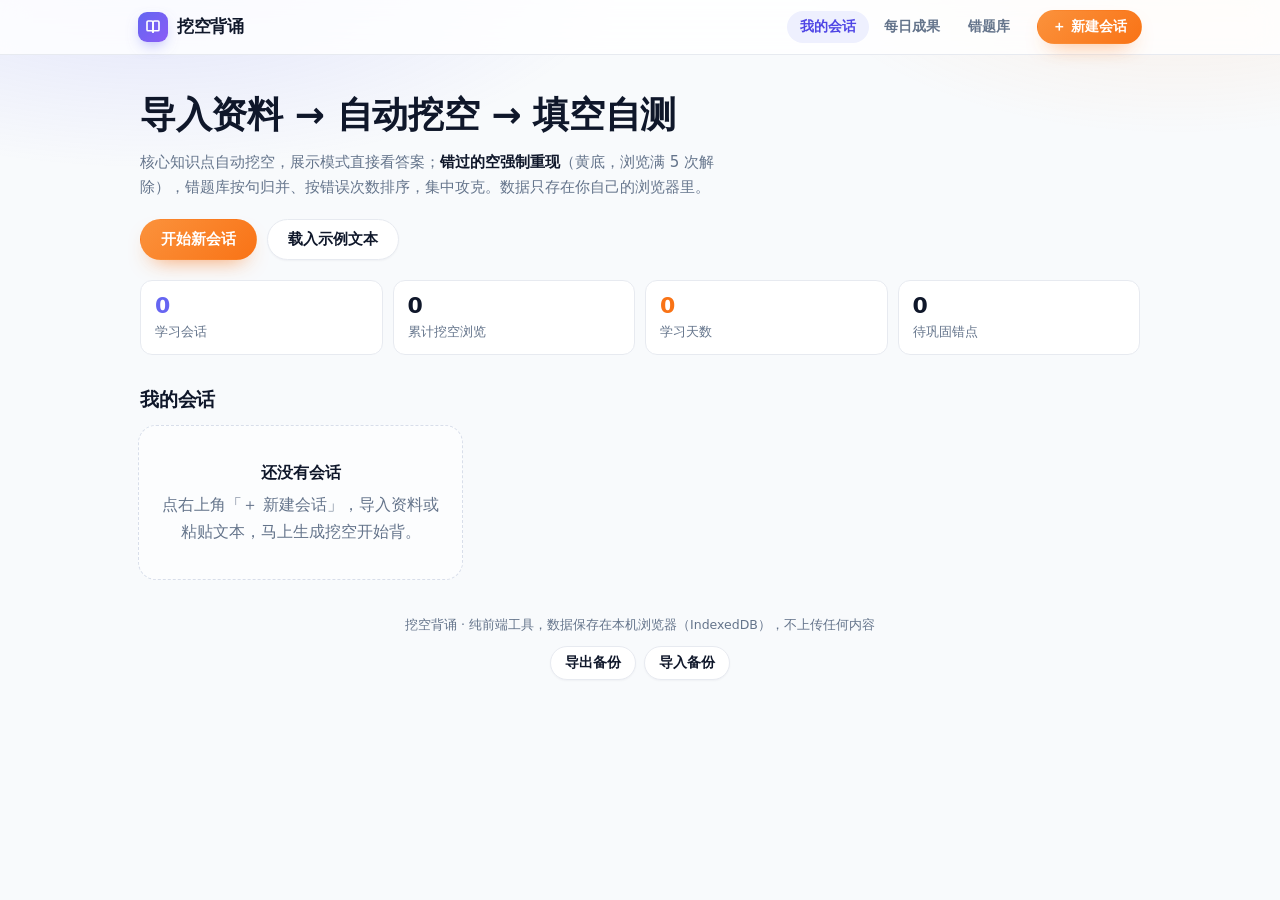
==== index.html @ 043310d4 "deploy: adjustable mobile selection handles" ====
<!DOCTYPE html>
<html lang="zh-CN">
<head>
<meta charset="UTF-8">
<meta name="viewport" content="width=device-width, initial-scale=1, viewport-fit=cover">
<meta name="theme-color" content="#6366F1">
<meta http-equiv="cache-control" content="no-cache, no-store, must-revalidate">
<meta http-equiv="pragma" content="no-cache">
<meta http-equiv="expires" content="0">
<meta name="description" content="挖空背诵工具：导入资料自动挖空，展示模式直接看答案，错题强制重现、按句归并集中攻克。纯前端，数据只存你自己的浏览器。">
<title>挖空背诵 · 导入即背，错题必挖</title>
<link rel="icon" href="data:image/svg+xml,<svg xmlns='http://www.w3.org/2000/svg' viewBox='0 0 24 24'><text y='20' font-size='20'>📖</text></svg>">
<link rel="stylesheet" href="css/app.20260904d.css">
</head>
<body>

<!-- ============ 顶部栏 ============ -->
<header class="appbar">
  <div class="appbar-in">
    <a class="brand" href="#" data-go="sessions">
      <span class="brand-mark" aria-hidden="true">
        <svg viewBox="0 0 24 24" fill="none" stroke="currentColor" stroke-width="2.2" stroke-linecap="round" stroke-linejoin="round">
          <path d="M4 5.5A1.5 1.5 0 0 1 5.5 4H10a2 2 0 0 1 2 2v13a2 2 0 0 0-2-2H5.5A1.5 1.5 0 0 1 4 15.5z"/>
          <path d="M20 5.5A1.5 1.5 0 0 0 18.5 4H14a2 2 0 0 0-2 2v13a2 2 0 0 1 2-2h4.5A1.5 1.5 0 0 0 20 15.5z"/>
        </svg>
      </span>
      <span class="brand-txt">挖空背诵</span>
    </a>

    <nav class="nav" id="navTop" aria-label="主导航">
      <button class="nav-i" data-go="sessions">我的会话</button>
      <button class="nav-i" data-go="stats">每日成果</button>
      <button class="nav-i" data-go="wrong">错题库</button>
    </nav>

    <button class="btn btn-cta btn-sm" data-go="new">＋ 新建会话</button>
  </div>
</header>

<main class="wrap" id="main">

  <!-- ============ 视图：会话列表 ============ -->
  <section class="view" id="v-sessions">
    <div class="hero">
      <h1 class="h1">导入资料 → 自动挖空 → 填空自测</h1>
      <p class="sub">核心知识点自动挖空，展示模式直接看答案；<b>错过的空强制重现</b>（黄底，浏览满 5 次解除），错题库按句归并、按错误次数排序，集中攻克。数据只存在你自己的浏览器里。</p>
      <div class="hero-act">
        <button class="btn btn-cta" data-go="new">开始新会话</button>
        <button class="btn btn-ghost" id="btnDemo">载入示例文本</button>
      </div>
      <div class="kpis" id="heroKpis"></div>
    </div>

    <div class="sec-head">
      <h2 class="h2">我的会话</h2>
      <span class="muted sm" id="sessCount"></span>
    </div>
    <div id="sessList" class="grid"></div>
  </section>

  <!-- ============ 视图：新建会话 ============ -->
  <section class="view" id="v-new" hidden>
    <div class="sec-head">
      <h2 class="h2">新建会话</h2>
      <button class="btn btn-ghost btn-sm" data-go="sessions">返回</button>
    </div>

    <div class="card">
      <label class="lb" for="newTitle">会话名称</label>
      <input class="in" id="newTitle" placeholder="例如：教育学第三章 / 考研政治马原">

      <label class="lb" for="drop">导入文件（.docx / .pdf / .txt）</label>
      <div class="drop" id="drop" tabindex="0" role="button" aria-label="选择或拖入文件">
        <div class="drop-ico" aria-hidden="true">
          <svg viewBox="0 0 24 24" fill="none" stroke="currentColor" stroke-width="1.8" stroke-linecap="round" stroke-linejoin="round">
            <path d="M12 16V4"/><path d="m7 9 5-5 5 5"/><path d="M4 16v2a2 2 0 0 0 2 2h12a2 2 0 0 0 2-2v-2"/>
          </svg>
        </div>
        <div><b>点击选择</b> 或把文件拖到这里</div>
        <div class="muted sm">支持 Word(.docx)、PDF(.pdf)、纯文本(.txt)；解析全部在本机完成，文件不会上传</div>
        <input type="file" id="file" accept=".docx,.pdf,.txt,text/plain" hidden>
      </div>
      <div id="parseTip" class="tip" hidden></div>

      <label class="lb" for="newText">或直接打字 / 粘贴内容</label>
      <textarea class="in ta" id="newText" rows="10" placeholder="把要背的内容粘进来……"></textarea>
      <div class="row-between">
        <span class="muted sm" id="charCount">0 字</span>
        <div class="btn-row">
          <button class="btn btn-ghost btn-sm" id="btnClearText">清空</button>
          <button class="btn btn-cta" id="btnCreate">生成挖空并开始</button>
        </div>
      </div>
    </div>
  </section>

  <!-- ============ 视图：练习 ============ -->
  <section class="view" id="v-practice" hidden>
    <div class="sec-head">
      <div class="ttl-wrap">
        <button class="btn btn-ghost btn-sm" data-go="sessions">← 会话</button>
        <h2 class="h2" id="pTitle">—</h2>
      </div>
      <span class="muted sm" id="pMeta"></span>
    </div>

    <div class="card toolbar">
      <div class="tb-grp">
        <span class="lb-inline">挖空方式</span>
        <div class="seg" id="densitySeg" role="group" aria-label="自动挖数量">
          <button data-d="low">自动少</button><button data-d="mid" class="on">自动中</button><button data-d="high">自动多</button>
        </div>
      </div>
      <div class="tb-grp grow">
        <button class="btn btn-ghost btn-sm" id="btnRecloze" title="按当前密度重新自动挖空；历史错点必定保留">重新按密度挖（错点必留）</button>
        <button class="btn btn-ghost btn-sm" id="btnClearBlank">清空所有空</button>
      </div>
      <div class="tb-grp">
        <button class="btn btn-cta" id="btnPractice">练习填空</button>
        <button class="btn btn-primary" id="btnStart">展示填空</button>
        <button class="btn btn-cta" id="btnSubmit" hidden>提交批改</button>
        <button class="btn btn-primary" id="btnRetry" hidden>返回编辑</button>
      </div>
    </div>

    <div class="hint" id="pHint">
      <b>三种挖空方式（任选）：</b>① 上方「自动少/中/多」一键按重点词挖；② <span style="background:#DBEAFE;color:#1D4ED8;padding:0 4px;border-radius:5px">浅蓝底</span>是已挖的词，点一下可取消；<span style="background:#FEF3C7;color:#B45309;padding:0 4px;border-radius:5px">黄底</span>是错题强制重现的空（<b>练习中答对</b>满 5 次自动解除）；③ <span class="suggest-tip">虚线下划线</span>点一下即挖；触屏可<b>静止长按普通正文</b> → 点「＋挖空」。调好空后任选：<b>练习填空</b>（作答+批改，错空进错题库）或<b>展示填空</b>（直接看答案）。
    </div>

    <div class="card paper">
      <div id="paper" class="txt"></div>
    </div>

    <!-- 拖选挖空浮层 -->
    <div id="selPop" class="sel-pop" hidden>
      <button class="sel-add" id="selAdd">＋ 挖空</button>
      <button class="sel-remove" id="selRemove" hidden>－ 取消挖空</button>
    </div>

    <!-- 批改结果面板（练习模式提交后） -->
    <div id="resultBox" hidden></div>
  </section>

  <!-- ============ 视图：每日成果 ============ -->
  <section class="view" id="v-stats" hidden>
    <div class="sec-head">
      <h2 class="h2">每日成果</h2>
      <span class="muted sm" id="sMeta"></span>
    </div>
    <div id="statsBox"></div>
  </section>

  <!-- ============ 视图：错题库 ============ -->
  <section class="view" id="v-wrong" hidden>
    <div class="sec-head">
      <h2 class="h2">错题库</h2>
      <span class="muted sm" id="wMeta"></span>
    </div>
    <div id="wrongBox"></div>
  </section>

  <footer class="foot">
    <span>挖空背诵 · 纯前端工具，数据保存在本机浏览器（IndexedDB），不上传任何内容</span>
    <div class="foot-act">
      <button class="btn btn-ghost btn-sm" id="btnExport">导出备份</button>
      <button class="btn btn-ghost btn-sm" id="btnImport">导入备份</button>
      <input type="file" id="importFile" accept="application/json,.json" hidden>
    </div>
  </footer>
</main>

<!-- ============ 移动端底部导航 ============ -->
<nav class="tabbar" id="navBottom" aria-label="底部导航">
  <button class="tab" data-go="sessions">
    <svg viewBox="0 0 24 24" fill="none" stroke="currentColor" stroke-width="1.9" stroke-linecap="round" stroke-linejoin="round"><rect x="4" y="3" width="16" height="18" rx="2.5"/><path d="M8 8h8M8 12h8M8 16h5"/></svg>
    <span>会话</span>
  </button>
  <button class="tab" data-go="stats">
    <svg viewBox="0 0 24 24" fill="none" stroke="currentColor" stroke-width="1.9" stroke-linecap="round" stroke-linejoin="round"><path d="M4 20V10M10 20V4M16 20v-7M22 20H2"/></svg>
    <span>成果</span>
  </button>
  <button class="tab" data-go="wrong">
    <svg viewBox="0 0 24 24" fill="none" stroke="currentColor" stroke-width="1.9" stroke-linecap="round" stroke-linejoin="round"><circle cx="12" cy="12" r="9"/><path d="M12 8v5M12 16.5v.01"/></svg>
    <span>错题</span>
  </button>
</nav>

<div id="toast" class="toast" hidden></div>

<!-- 确认弹窗 -->
<div class="modal" id="modal" hidden>
  <div class="modal-card" role="dialog" aria-modal="true">
    <h3 id="mkTitle">确认</h3>
    <p id="mkBody" class="muted"></p>
    <div class="btn-row end">
      <button class="btn btn-ghost btn-sm" id="mkNo">取消</button>
      <button class="btn btn-danger btn-sm" id="mkYes">确定</button>
    </div>
  </div>
</div>

<!-- 版本号 cache-buster：每次发布改 v= 的值，强制浏览器放弃旧缓存的 JS/CSS，
     避免"刷新还是点不动"= 一直加载被缓存的旧版脚本。 -->
<script src="js/util.20260904d.js"></script>
<script src="js/store.20260904d.js"></script>
<script src="js/cloze.20260904d.js"></script>
<script src="js/importer.20260904d.js"></script>
<script src="js/ui.20260904d.js"></script>
<script src="js/main.20260904d.js"></script>
</body>
</html>
---- css/app.20260904d.css ----
/* ===========================================================
   挖空背诵 · 设计系统
   主色 靛蓝紫 #6366F1 / CTA 暖橙 #FB923C / 近白背景 + 大留白
   =========================================================== */
:root{
  --primary:#6366F1;
  --primary-2:#8B5CF6;
  --primary-d:#4F46E5;
  --accent:#FB923C;
  --accent-d:#F97316;
  --bg:#F8FAFC;
  --surface:#FFFFFF;
  --text:#0F172A;
  --muted:#64748B;
  --border:#E7EAF0;
  --ok:#16A34A;
  --ok-bg:#ECFDF5;
  --bad:#E11D48;
  --bad-bg:#FFF1F2;
  --ring:rgba(99,102,241,.18);
  --shadow:0 10px 30px -14px rgba(15,23,42,.16);
  --shadow-lg:0 24px 60px -24px rgba(79,70,229,.30);
  --radius:18px;
  --radius-sm:12px;
}

*{box-sizing:border-box}
html,body{margin:0;padding:0}
body{
  background:var(--bg);color:var(--text);
  font-family:"PingFang SC","Microsoft YaHei",-apple-system,BlinkMacSystemFont,"Segoe UI",Inter,system-ui,sans-serif;
  font-size:15.5px;line-height:1.7;
  -webkit-font-smoothing:antialiased;
  -webkit-text-size-adjust:100%;
}
body::before{
  content:"";position:fixed;inset:0 0 auto 0;height:340px;z-index:-1;pointer-events:none;
  background:
    radial-gradient(680px 300px at 12% -12%, rgba(99,102,241,.16), transparent 70%),
    radial-gradient(560px 280px at 92% -18%, rgba(251,146,60,.13), transparent 70%);
}
h1,h2,h3{margin:0;line-height:1.35;letter-spacing:-.01em}
p{margin:0}
button{font-family:inherit;font-size:inherit;cursor:pointer}
input,textarea{font-family:inherit}
a{color:inherit;text-decoration:none}
.muted{color:var(--muted)}
.sm{font-size:13px}
.h1{font-size:clamp(24px,4.6vw,36px);font-weight:800}
.h2{font-size:19px;font-weight:750}
[hidden]{display:none !important}

/* ---------- 顶部栏 ---------- */
.appbar{
  position:sticky;top:0;z-index:40;
  background:rgba(255,255,255,.82);backdrop-filter:saturate(180%) blur(14px);
  border-bottom:1px solid var(--border);
}
.appbar-in{
  max-width:1040px;margin:0 auto;padding:10px 18px;
  display:flex;align-items:center;gap:14px;
}
.brand{display:flex;align-items:center;gap:9px;font-weight:800;letter-spacing:-.02em;flex:none}
.brand-mark{
  width:30px;height:30px;border-radius:9px;display:grid;place-items:center;color:#fff;
  background:linear-gradient(135deg,var(--primary),var(--primary-2));
  box-shadow:0 6px 16px -6px rgba(99,102,241,.7);
}
.brand-mark svg{width:18px;height:18px}
.brand-txt{font-size:16.5px}
.nav{display:flex;gap:2px;margin-left:auto}
.nav-i{
  position:relative;border:0;background:transparent;color:var(--muted);
  padding:7px 13px;border-radius:999px;font-size:14px;font-weight:600;transition:.16s;
}
.nav-i:hover{color:var(--text);background:#F1F3F9}
.nav-i.on{color:var(--primary-d);background:#EEF0FE}
.dot{
  position:absolute;top:5px;right:5px;width:7px;height:7px;border-radius:50%;
  background:var(--accent);box-shadow:0 0 0 2px #fff;
}

/* ---------- 按钮 ---------- */
.btn{
  border:1px solid transparent;border-radius:999px;padding:10px 20px;
  font-weight:650;font-size:14.5px;transition:.16s;white-space:nowrap;
}
.btn:active{transform:translateY(1px)}
.btn-sm{padding:7px 14px;font-size:13.5px}
.btn-primary{background:linear-gradient(135deg,var(--primary),var(--primary-2));color:#fff;box-shadow:0 10px 22px -12px rgba(99,102,241,.8)}
.btn-primary:hover{filter:brightness(1.06)}
.btn-cta{background:linear-gradient(135deg,var(--accent),var(--accent-d));color:#fff;box-shadow:0 10px 22px -12px rgba(249,115,22,.85)}
.btn-cta:hover{filter:brightness(1.05)}
.btn-ghost{background:var(--surface);color:var(--text);border-color:var(--border);box-shadow:0 1px 2px rgba(15,23,42,.04)}
.btn-ghost:hover{border-color:#CDD3E4;background:#FCFDFF}
.btn-danger{background:var(--bad);color:#fff}
.btn-danger:hover{filter:brightness(1.05)}
.btn:disabled{opacity:.5;cursor:not-allowed}
.btn-row{display:flex;gap:8px;flex-wrap:wrap}
.btn-row.end{justify-content:flex-end}

/* ---------- 布局 ---------- */
.wrap{max-width:1040px;margin:0 auto;padding:22px 18px 96px}
.card{
  background:var(--surface);border:1px solid var(--border);border-radius:var(--radius);
  padding:18px;box-shadow:var(--shadow);
}
.card + .card{margin-top:14px}
.sec-head{display:flex;align-items:center;justify-content:space-between;gap:12px;margin:26px 2px 12px}
.sec-head:first-child{margin-top:4px}
.ttl-wrap{display:flex;align-items:center;gap:10px;min-width:0}
.ttl-wrap .h2{overflow:hidden;text-overflow:ellipsis;white-space:nowrap}
.row-between{display:flex;align-items:center;justify-content:space-between;gap:12px;flex-wrap:wrap;margin-top:12px}
.grid{display:grid;grid-template-columns:repeat(auto-fill,minmax(268px,1fr));gap:14px}
.foot{margin-top:34px;text-align:center;color:var(--muted);font-size:12.5px;line-height:1.8}
.foot-act{display:flex;gap:8px;justify-content:center;margin-top:10px;flex-wrap:wrap}

/* ---------- Hero ---------- */
.hero{padding:14px 2px 6px}
.sub{color:var(--muted);margin-top:10px;max-width:64ch;font-size:15px}
.sub b{color:var(--text)}
.hero-act{display:flex;gap:10px;flex-wrap:wrap;margin-top:18px}
.kpis{display:grid;grid-template-columns:repeat(auto-fit,minmax(126px,1fr));gap:10px;margin-top:20px}
.kpi{background:var(--surface);border:1px solid var(--border);border-radius:var(--radius-sm);padding:12px 14px}
.kpi-n{font-size:22px;font-weight:800;letter-spacing:-.02em;line-height:1.2}
.kpi-l{color:var(--muted);font-size:12.5px;margin-top:2px}
.kpi-n.grad{background:linear-gradient(135deg,var(--primary),var(--primary-2));-webkit-background-clip:text;background-clip:text;color:transparent}
.kpi-n.warm{color:var(--accent-d)}

/* ---------- 表单 ---------- */
.lb{display:block;font-size:13.5px;font-weight:650;color:#334155;margin:16px 0 6px}
.lb:first-child{margin-top:0}
.lb-inline{font-size:13px;font-weight:650;color:#334155}
.in{
  width:100%;border:1px solid var(--border);border-radius:var(--radius-sm);
  padding:11px 13px;font-size:15px;background:#FCFDFE;color:var(--text);transition:.15s;
}
.in:focus{outline:none;border-color:var(--primary);background:#fff;box-shadow:0 0 0 4px var(--ring)}
.ta{resize:vertical;line-height:1.8;min-height:160px}
.drop{
  border:1.5px dashed #CBD5E1;border-radius:var(--radius-sm);padding:22px 16px;text-align:center;
  color:var(--muted);background:#FCFDFE;transition:.16s;font-size:14px;
}
.drop:hover,.drop:focus,.drop.over{border-color:var(--primary);background:#F6F7FF;color:var(--text);outline:none}
.drop-ico{width:34px;height:34px;margin:0 auto 8px;color:var(--primary)}
.drop-ico svg{width:100%;height:100%}
.drop b{color:var(--primary-d)}
.tip{margin-top:10px;padding:9px 12px;border-radius:10px;font-size:13.5px;background:#EEF0FE;color:var(--primary-d);border:1px solid #DDE1FB}
.tip.err{background:var(--bad-bg);color:#9F1239;border-color:#FECDD3}
.tip.ok{background:var(--ok-bg);color:#166534;border-color:#BBF7D0}
.hint{margin:0 2px 12px;color:var(--muted);font-size:13px}
.hint b{color:var(--primary-d)}

/* ---------- 分段控件 ---------- */
.seg{display:inline-flex;background:#F1F3F9;border-radius:999px;padding:3px;gap:2px}
.seg button{
  border:0;background:transparent;color:var(--muted);font-size:13.5px;font-weight:650;
  padding:6px 16px;border-radius:999px;transition:.15s;
}
.seg button.on{background:#fff;color:var(--primary-d);box-shadow:0 2px 6px rgba(15,23,42,.1)}
.toolbar{display:flex;align-items:center;gap:14px;flex-wrap:wrap;padding:14px 16px}
.tb-grp{display:flex;align-items:center;gap:8px;flex-wrap:wrap}
.tb-grp.grow{flex:1}

/* ---------- 会话卡片 ---------- */
.scard{
  background:var(--surface);border:1px solid var(--border);border-radius:var(--radius);
  padding:16px;box-shadow:var(--shadow);display:flex;flex-direction:column;gap:10px;
  transition:.18s;cursor:pointer;position:relative;
}
.scard:hover{transform:translateY(-2px);box-shadow:var(--shadow-lg);border-color:#DADFF3}
.scard h3{font-size:16px;font-weight:750;padding-right:30px;overflow:hidden;text-overflow:ellipsis;white-space:nowrap}
.scard .prev{
  color:var(--muted);font-size:13px;line-height:1.65;height:44px;overflow:hidden;
  display:-webkit-box;-webkit-line-clamp:2;-webkit-box-orient:vertical;
}
.chips{display:flex;gap:6px;flex-wrap:wrap}
.chip{
  font-size:11.5px;font-weight:650;padding:3px 9px;border-radius:999px;
  background:#F1F3F9;color:#475569;border:1px solid #E6E9F2;
}
.chip.pri{background:#EEF0FE;color:var(--primary-d);border-color:#DDE1FB}
.chip.warm{background:#FFF4EA;color:#C2410C;border-color:#FFE0C7}
.chip.ok{background:var(--ok-bg);color:#166534;border-color:#BBF7D0}
.chip.bad{background:var(--bad-bg);color:#9F1239;border-color:#FECDD3}
.icon-btn{
  position:absolute;top:12px;right:10px;width:28px;height:28px;border:0;border-radius:8px;
  background:transparent;color:#94A3B8;display:grid;place-items:center;transition:.15s;line-height:1;font-size:16px;
}
.icon-btn:hover{background:var(--bad-bg);color:var(--bad)}
.empty{
  border:1.5px dashed #D8DEEA;border-radius:var(--radius);padding:34px 18px;text-align:center;
  color:var(--muted);background:rgba(255,255,255,.6);
}
.empty b{display:block;color:var(--text);font-size:15.5px;margin-bottom:6px}

/* ---------- 挖空正文 ---------- */
.paper{padding:22px 20px}
.txt{font-size:16.5px;line-height:2.35;word-break:break-word;white-space:pre-wrap}
/* 触屏硬防御：禁用系统级长按菜单 + 双击缩放，只保留点击/滚动（touch-action:manipulation）。
   主交互（整词点选/长按区间）完全绕开浏览器原生选区，故不依赖 user-select 放行。 */
.tk{
  border-radius:5px;transition:background .12s,box-shadow .12s;padding:1px 0;
  -webkit-user-select:text; user-select:text;
  touch-action:manipulation;
}
.mode-design .tk.hit{cursor:pointer}
.mode-design .tk.hit:hover{background:#EEF0FE;box-shadow:0 0 0 2px #DDE1FB}
.tk.on{
  background:#DBeafe;color:#1D4ED8;font-weight:650;
  padding:1px 4px;border-radius:6px;box-shadow:0 0 0 1px #93C5FD;
}
/* design 模式已挖空块内，每个 token 用 .seg 内层 span 包住，
   仅用于让浏览器原生选词精确落到单 token；视觉继承外层 .tk.on，这里去掉 .seg 默认灰底 */
.mode-design .tk.on .seg{background:transparent;padding:0;box-shadow:none;display:inline}
.mode-design .tk.on .seg:hover{background:rgba(255,255,255,.35)}
.mode-design .tk.on{cursor:pointer}
.mode-design .tk.on:hover{background:#BFDBFE;box-shadow:0 0 0 2px var(--bad);color:var(--bad)}
/* 词性建议挖空（名词/动词/术语）：醒目虚线下划线，点一下即挖 */
.tk.suggest{
  cursor:pointer;color:#0F172A;
  border-bottom:2.5px dashed #2563EB;padding-bottom:1px;transition:background .12s,color .12s;
}
.mode-design .tk.suggest:hover{
  background:#EFF6FF;color:#1D4ED8;border-bottom-color:#1D4ED8;
}
.suggest-tip{
  border-bottom:2.5px dashed #2563EB;color:#1D4ED8;font-weight:600;padding-bottom:1px;
}

/* 拖选挖空浮层 */
.sel-pop{
  position:absolute;z-index:60;display:flex;gap:6px;
  background:#0F172A;color:#fff;border-radius:999px;padding:5px 6px;
  box-shadow:0 12px 30px -10px rgba(15,23,42,.5);animation:selpop .12s ease-out;
}
@keyframes selpop{from{opacity:0;transform:translateY(4px) scale(.96)}to{opacity:1;transform:none}}
.sel-pop button{
  border:0;background:transparent;color:#fff;font-weight:650;font-size:13px;
  padding:5px 12px;border-radius:999px;transition:.14s;white-space:nowrap;
}
.sel-pop .sel-add{background:rgba(99,102,241,.9)}
.sel-pop .sel-add:hover{background:var(--primary-d)}
.sel-pop .sel-remove{background:rgba(225,29,72,.9)}
.sel-pop .sel-remove:hover{background:var(--bad)}
.bk{display:inline-block;position:relative;vertical-align:baseline;margin:0 2px}
.bk input{
  /* 宽度随内容自适应：短空居中、长合并块左对齐不挤压 */
  min-width:52px;width:auto;box-sizing:content-box;
  border:0;border-bottom:2px solid var(--primary);background:#F6F7FF;
  border-radius:6px 6px 0 0;padding:1px 7px;font-size:16px;color:var(--primary-d);
  font-weight:650;text-align:center;transition:.15s;
}
/* 较长合并块（多字）改用左对齐、按字符宽度撑开 */
.bk input.long{
  text-align:left;min-width:5ch;width:auto;
}
.bk input:focus{outline:none;background:#EEF0FE;box-shadow:0 3px 0 -1px var(--primary-d)}
.bk input:disabled{opacity:1;cursor:default}
.bk.r-ok input{border-bottom-color:var(--ok);background:var(--ok-bg);color:#15803D}
.bk.r-bad input{border-bottom-color:var(--bad);background:var(--bad-bg);color:#BE123C;text-decoration:line-through}
.bk .mk{font-weight:800;font-size:13px;margin-left:2px}
.r-ok .mk{color:var(--ok)}
.r-bad .mk{color:var(--bad)}
.bk .ans{
  display:inline-block;margin-left:3px;font-weight:750;color:var(--ok);
  background:var(--ok-bg);border-radius:5px;padding:0 5px;font-size:15.5px;
}
.bk .idx{
  position:absolute;top:-11px;left:0;font-size:10px;color:#94A3B8;font-weight:700;
  letter-spacing:0;line-height:1;
}

/* ---------- 结果 ---------- */
.score{display:flex;align-items:center;gap:20px;flex-wrap:wrap}
.ring{position:relative;width:96px;height:96px;flex:none}
.ring svg{transform:rotate(-90deg)}
.ring-t{
  position:absolute;inset:0;display:grid;place-content:center;text-align:center;
  font-size:21px;font-weight:800;letter-spacing:-.02em;
}
.ring-t small{display:block;font-size:11px;font-weight:600;color:var(--muted);letter-spacing:0}
.wtable{width:100%;border-collapse:collapse;font-size:14px;margin-top:4px}
.wtable th,.wtable td{text-align:left;padding:9px 10px;border-bottom:1px solid var(--border);vertical-align:top}
.wtable th{font-size:12.5px;color:var(--muted);font-weight:650;background:#FAFBFD}
.wtable tr:last-child td{border-bottom:0}
.wtable .t-ok{color:var(--ok);font-weight:750}
.wtable .t-bad{color:var(--bad);font-weight:750}
.wtable code{
  background:#F1F3F9;border-radius:5px;padding:1px 6px;font-size:13.5px;
  font-family:ui-monospace,SFMono-Regular,Menlo,Consolas,monospace;
}
.tags{display:flex;gap:6px;flex-wrap:wrap;margin-top:4px}
.tag{font-size:13px;padding:4px 10px;border-radius:8px;background:#EEF0FE;color:var(--primary-d);font-weight:600}
.tag.bad{background:var(--bad-bg);color:#9F1239}
.scroll-x{overflow-x:auto;-webkit-overflow-scrolling:touch}

/* ---------- 复习卡 ---------- */
.rcard{
  background:var(--surface);border:1px solid var(--border);border-radius:var(--radius-sm);
  padding:14px 16px;margin-top:10px;
}
.rcard .src{font-size:12px;color:var(--muted);margin-bottom:6px}
.rcard .sent{font-size:16px;line-height:2.1;word-break:break-word}
.stage-bars{display:flex;gap:5px;align-items:flex-end;height:74px;margin-top:12px}
.stage-bars>div{flex:1;display:flex;flex-direction:column;justify-content:flex-end;align-items:center;gap:5px;height:100%}
.stage-bars i{
  display:block;width:100%;border-radius:5px 5px 2px 2px;min-height:3px;
  background:linear-gradient(180deg,var(--primary),var(--primary-2));
}
.stage-bars span{font-size:10.5px;color:var(--muted);line-height:1.2;text-align:center}

/* ---------- toast / modal ---------- */
.toast{
  position:fixed;left:50%;bottom:86px;transform:translateX(-50%);z-index:90;
  background:#0F172A;color:#fff;padding:10px 18px;border-radius:999px;font-size:14px;
  box-shadow:0 16px 40px -14px rgba(15,23,42,.6);max-width:88vw;text-align:center;
}
.modal{position:fixed;inset:0;z-index:100;background:rgba(15,23,42,.44);display:grid;place-items:center;padding:20px}
.modal-card{background:#fff;border-radius:var(--radius);padding:22px;max-width:380px;width:100%;box-shadow:var(--shadow-lg)}
.modal-card h3{font-size:17px;font-weight:750;margin-bottom:8px}
.modal-card p{font-size:14px;margin-bottom:18px}

/* ---------- 底部 tabbar（移动端） ---------- */
.tabbar{display:none}

@media (max-width:760px){
  body{font-size:15px}
  .wrap{padding:16px 14px 92px}
  .appbar-in{padding:9px 14px;gap:10px}
  .nav{display:none}
  .appbar-in .btn-cta{padding:7px 13px;font-size:13.5px}
  .grid{grid-template-columns:1fr}
  .card{padding:15px}
  .paper{padding:16px 14px}
  .txt{font-size:16px;line-height:2.3}
  .toolbar{gap:10px}
  .tb-grp.grow{width:100%}
  .tb-grp.grow .btn{flex:1}
  .sec-head{margin:20px 2px 10px}
  .foot{margin-top:26px}
  .tabbar{
    display:grid;grid-template-columns:repeat(4,1fr);position:fixed;left:0;right:0;bottom:0;z-index:50;
    background:rgba(255,255,255,.94);backdrop-filter:blur(14px);border-top:1px solid var(--border);
    padding:6px 4px calc(6px + env(safe-area-inset-bottom));
  }
  .tab{
    position:relative;border:0;background:transparent;color:var(--muted);
    display:flex;flex-direction:column;align-items:center;gap:2px;padding:5px 0;font-size:11px;font-weight:650;
  }
  .tab svg{width:21px;height:21px}
  .tab.on{color:var(--primary-d)}
  .tab .dot{top:2px;right:calc(50% - 18px)}
  .toast{bottom:78px}
}
@media (min-width:761px){ .tabbar{display:none} }

/* 挖空选区交互：
   - 桌面端（鼠标）：正文原生可选，mouseup 拖选照常工作（user-select:text 在 #paper.txt.mode-design 之外生效）。
   - 触屏端：正文做成「隔离框」——永远 user-select:none + touch-callout:none + touch-action:pan-y，
     长按不选中、不弹系统复制菜单（解决 vivo/iPad 等 ROM 无视 callout 仍弹菜单的问题），纵向滚动交还浏览器。
     跨词拖选改由 JS 纯自定义字符级实现（见 main.js caretPoint + touchmove + #selLayer 覆盖层画高亮），
     绝不调用原生 Selection.addRange；拖选态 .dragging 仅作视觉(cursor:text)，不再放开 user-select。 */
#paper.txt{ -webkit-user-select:text; user-select:text; position:relative; }
#paper.txt.mode-design .tk.on{ -webkit-user-select:none; user-select:none; cursor:pointer; }
@media (pointer:coarse){
  /* 必须覆盖到所有 token 子节点：部分 Android WebView 会在命中的内层 span 上启动
     “复制/翻译”菜单，只给 paper 本身设置 user-select 对这些内核不够。 */
  #paper.txt, #paper.txt *{
    -webkit-user-select:none !important; user-select:none !important;
    -webkit-touch-callout:none !important; touch-action:pan-y;
  }
}

/* ===========================================================
   错题库 / 今日复习 · 新增样式（20260823）
   =========================================================== */
/* —— 今日复习：句子级错误定位面板 —— */
.review-focus{
  background:linear-gradient(180deg,#FFF7ED,#FFF);
  border:1px solid #FED7AA;border-radius:var(--radius-sm);
  padding:14px 16px;margin-bottom:6px;
}
.review-focus .rf-h{font-weight:750;font-size:15px;color:#C2410C;margin-bottom:6px}
.review-focus .rf-b{font-size:14px;line-height:1.9;color:#334155}
.review-focus .rf-b .hot{color:#C2410C}
.review-focus .rf-list{display:flex;flex-wrap:wrap;gap:7px;margin-top:10px}
.rf-chip{
  font-size:12px;padding:4px 10px;border-radius:999px;background:#F1F5F9;color:#475569;
  border:1px solid var(--border);
}
.rf-chip.hot{background:#FFEDD5;color:#C2410C;border-color:#FDBA74;font-weight:650}
/* 重点句卡片高亮 */
.rcard.hot{border-color:#FDBA74;box-shadow:0 0 0 2px rgba(251,146,60,.16)}
.heat{color:#C2410C;font-weight:650}
.sent .on.blank-mark{
  background:#FFEDD5;color:#9A3412;border-radius:5px;padding:0 4px;
  box-shadow:inset 0 -2px 0 #FDBA74;font-weight:650;
}
/* —— 错题库：空格位置 + 对错答案对照 —— */
.wd-k{color:var(--muted);font-weight:600}
.wrong-detail{margin-top:10px;background:#F8FAFC;border:1px solid var(--border);border-radius:10px;padding:8px 12px}
.wd-row{display:flex;align-items:baseline;gap:10px;padding:3px 0}
.wd-row .wd-k{flex:0 0 64px}
.wd-v{font-weight:650;word-break:break-word}
.wd-v.bad{color:var(--bad)}
.wd-v.ok{color:var(--ok)}

#selPop{ -webkit-user-select:none; user-select:none; }
/* 自定义字符级拖选：覆盖层 + 高亮（替代原生选区，彻底绕开系统菜单） */
#selLayer{position:absolute;inset:0;pointer-events:none;z-index:5}
.sel-hl{background:rgba(99,102,241,.22);border-radius:3px;}
.sel-handle{
  position:absolute;width:28px;height:34px;margin-left:-14px;
  pointer-events:auto;touch-action:none;-webkit-touch-callout:none;
  z-index:2;
}
.sel-handle::before{
  content:"";position:absolute;left:13px;top:0;width:2px;height:18px;
  background:#4F46E5;border-radius:2px;
}
.sel-handle::after{
  content:"";position:absolute;left:7px;top:16px;width:14px;height:14px;
  border-radius:50%;background:#4F46E5;border:2px solid #fff;
  box-shadow:0 1px 4px rgba(15,23,42,.35);box-sizing:border-box;
}
.sel-handle.start{transform:translateY(-30px) rotate(180deg);transform-origin:14px 30px}
.sel-handle.end{transform:translateY(0)}
.sel-handle.dragging::after{background:#312E81;transform:scale(1.15)}
.txt.dragging{cursor:text;}
.tk.longpress-hit{background:#C7D2FE!important;box-shadow:0 0 0 3px rgba(99,102,241,.28)!important;}

/* 触屏设备：放大划词浮层按钮，便于手指点按；并防止浮层超出视口 */
@media (pointer:coarse){
  .sel-pop{ padding:8px 9px; gap:8px; }
  .sel-pop button{ font-size:15px; padding:9px 18px; }
  #btnTouchSel.on{ background:linear-gradient(135deg,var(--primary),var(--primary-2)); color:#fff; border-color:transparent; }
  .mode-design .tk.on{ padding:2px 5px; } /* 触屏下加大点按热区 */
  .mode-design .tk.suggest{ padding-bottom:3px; }
}

/* ============ 20260823b：展示模式 + 错题强制重现 + 错题库两级页面 ============ */
/* 设计模式：错题强制重现的空（黄底，不可手动取消） */
.tk.on.forced{background:#FEF3C7;color:#B45309;box-shadow:0 0 0 2px rgba(245,158,11,.35)}
.mode-design .tk.on.forced:hover{background:#FDE68A;box-shadow:0 0 0 2px rgba(245,158,11,.6);color:#92400E}

/* 展示模式：每空直接显示正确答案（无输入框、无提交） */
.bk.show{background:#ECFDF5;border-bottom:2px solid #10B981;border-radius:6px;padding:1px 6px;margin:0 2px}
.bk.show .bk-ans{color:#047857;font-weight:700}
.bk.show.forced{background:#FEF3C7;border-bottom-color:#F59E0B}
.bk.show.forced .bk-ans{color:#B45309}
.bk.show .bk-cnt{display:inline-block;margin-left:5px;font-size:11px;font-weight:700;color:#92400E;background:#FDE68A;border-radius:8px;padding:0 6px;vertical-align:middle}
.bk.show .bk-miss{display:inline-block;margin-left:6px;font-size:12px;color:#BE123C;text-decoration:line-through;vertical-align:middle}

/* 错题库一级：会话列表卡片 */
.ws-card{cursor:pointer;position:relative;padding-right:44px}
.ws-card:hover{border-color:#A5B4FC;box-shadow:0 6px 18px rgba(99,102,241,.14)}
.ws-card .ws-go{position:absolute;right:16px;top:50%;transform:translateY(-50%);font-size:26px;color:#A5B4FC;font-weight:700}

/* 错题库二级：句子归并卡片 */
.scard2{margin-top:14px}
.scard2-h{display:flex;align-items:center;justify-content:space-between;gap:8px;margin-bottom:8px}
.scard2 .sent{font-size:16px;line-height:2.1;word-break:break-word;padding:8px 10px;background:#F8FAFC;border-radius:10px}
.wrow{display:flex;align-items:flex-start;gap:12px;padding:10px 4px 2px;border-top:1px dashed #E7EAF0;margin-top:8px}
.wrow:first-of-type{border-top:none}
.wblank{flex:0 0 auto;display:inline-block;background:#ECFDF5;color:#047857;font-weight:700;border-bottom:2px solid #10B981;border-radius:6px;padding:1px 8px;margin-top:2px}
.wblank.forced{background:#FEF3C7;color:#B45309;border-bottom-color:#F59E0B}
.wrow-body{flex:1 1 auto;min-width:0}
.wrow-body .wd-row{flex-wrap:wrap}
.wrow-body .wd-row .wd-k{flex:0 0 52px}
.wdel{margin-left:auto}

/* ============ 20260823c：练习模式恢复 + 错答历史展示 ============ */
/* 练习模式：强制错空的输入框黄底 */
.bk.forced input{background:#FEF9E7;border-bottom-color:#F59E0B}
.bk.forced input:focus{background:#FEF3C7;box-shadow:0 3px 0 -1px #F59E0B}
/* 错题详情：全部错答历史 */
.wd-v2{margin-left:4px}
.wd-v.bad i{font-style:normal;margin-left:3px}
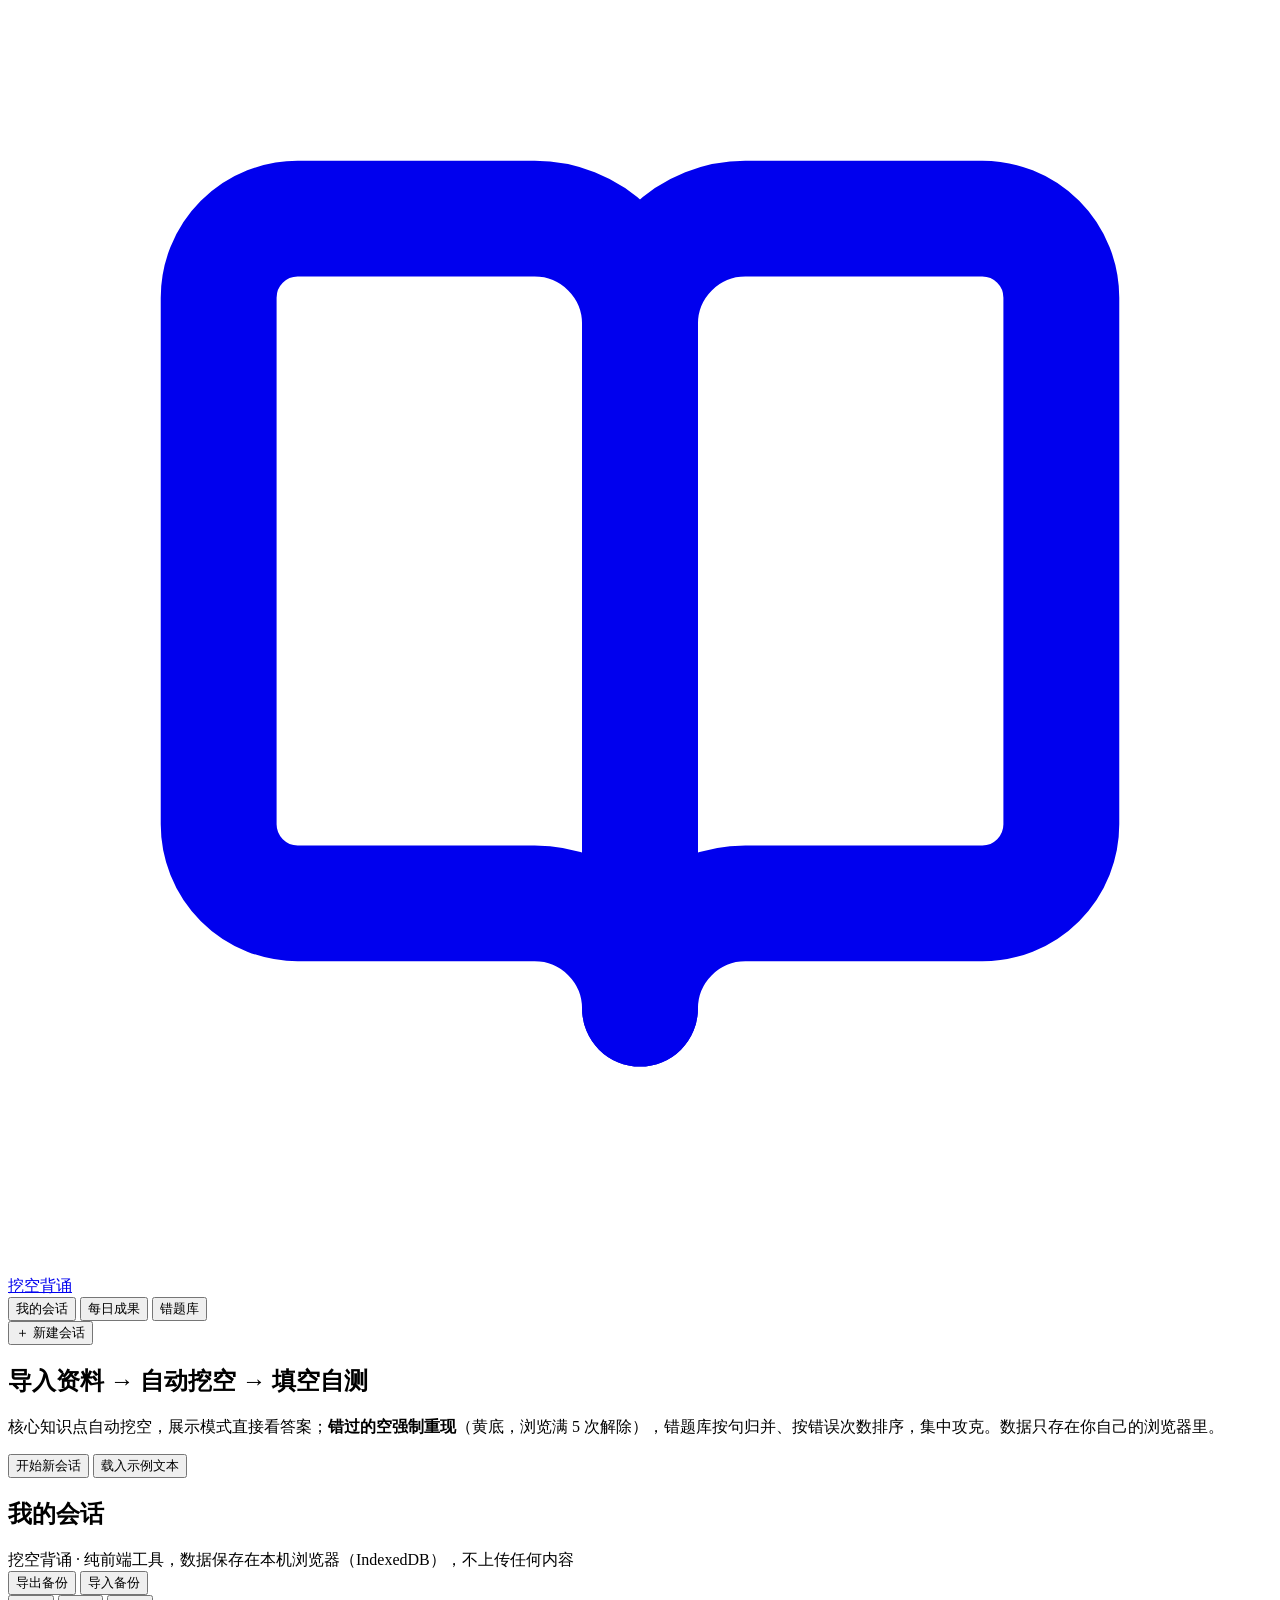
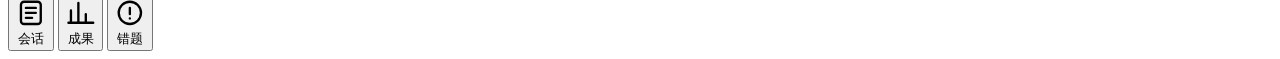
==== commit 2db75134: "Revert "fix: align touch handles with exact text boundaries" This reverts commit 18b58ab75b0ea296b68" ====
--- a/index.html
+++ b/index.html
@@ -10,7 +10,7 @@
 <meta name="description" content="挖空背诵工具：导入资料自动挖空，展示模式直接看答案，错题强制重现、按句归并集中攻克。纯前端，数据只存你自己的浏览器。">
 <title>挖空背诵 · 导入即背，错题必挖</title>
 <link rel="icon" href="data:image/svg+xml,<svg xmlns='http://www.w3.org/2000/svg' viewBox='0 0 24 24'><text y='20' font-size='20'>📖</text></svg>">
-<link rel="stylesheet" href="css/app.20260904d.css">
+  <link rel="stylesheet" href="css/app.20260904h.css">
 </head>
 <body>
 
@@ -201,11 +201,11 @@
 
 <!-- 版本号 cache-buster：每次发布改 v= 的值，强制浏览器放弃旧缓存的 JS/CSS，
      避免"刷新还是点不动"= 一直加载被缓存的旧版脚本。 -->
-<script src="js/util.20260904d.js"></script>
-<script src="js/store.20260904d.js"></script>
-<script src="js/cloze.20260904d.js"></script>
-<script src="js/importer.20260904d.js"></script>
-<script src="js/ui.20260904d.js"></script>
-<script src="js/main.20260904d.js"></script>
+  <script src="js/util.20260904h.js"></script>
+  <script src="js/store.20260904h.js"></script>
+  <script src="js/cloze.20260904h.js"></script>
+  <script src="js/importer.20260904h.js"></script>
+  <script src="js/ui.20260904h.js"></script>
+  <script src="js/main.20260904h.js"></script>
 </body>
 </html>
